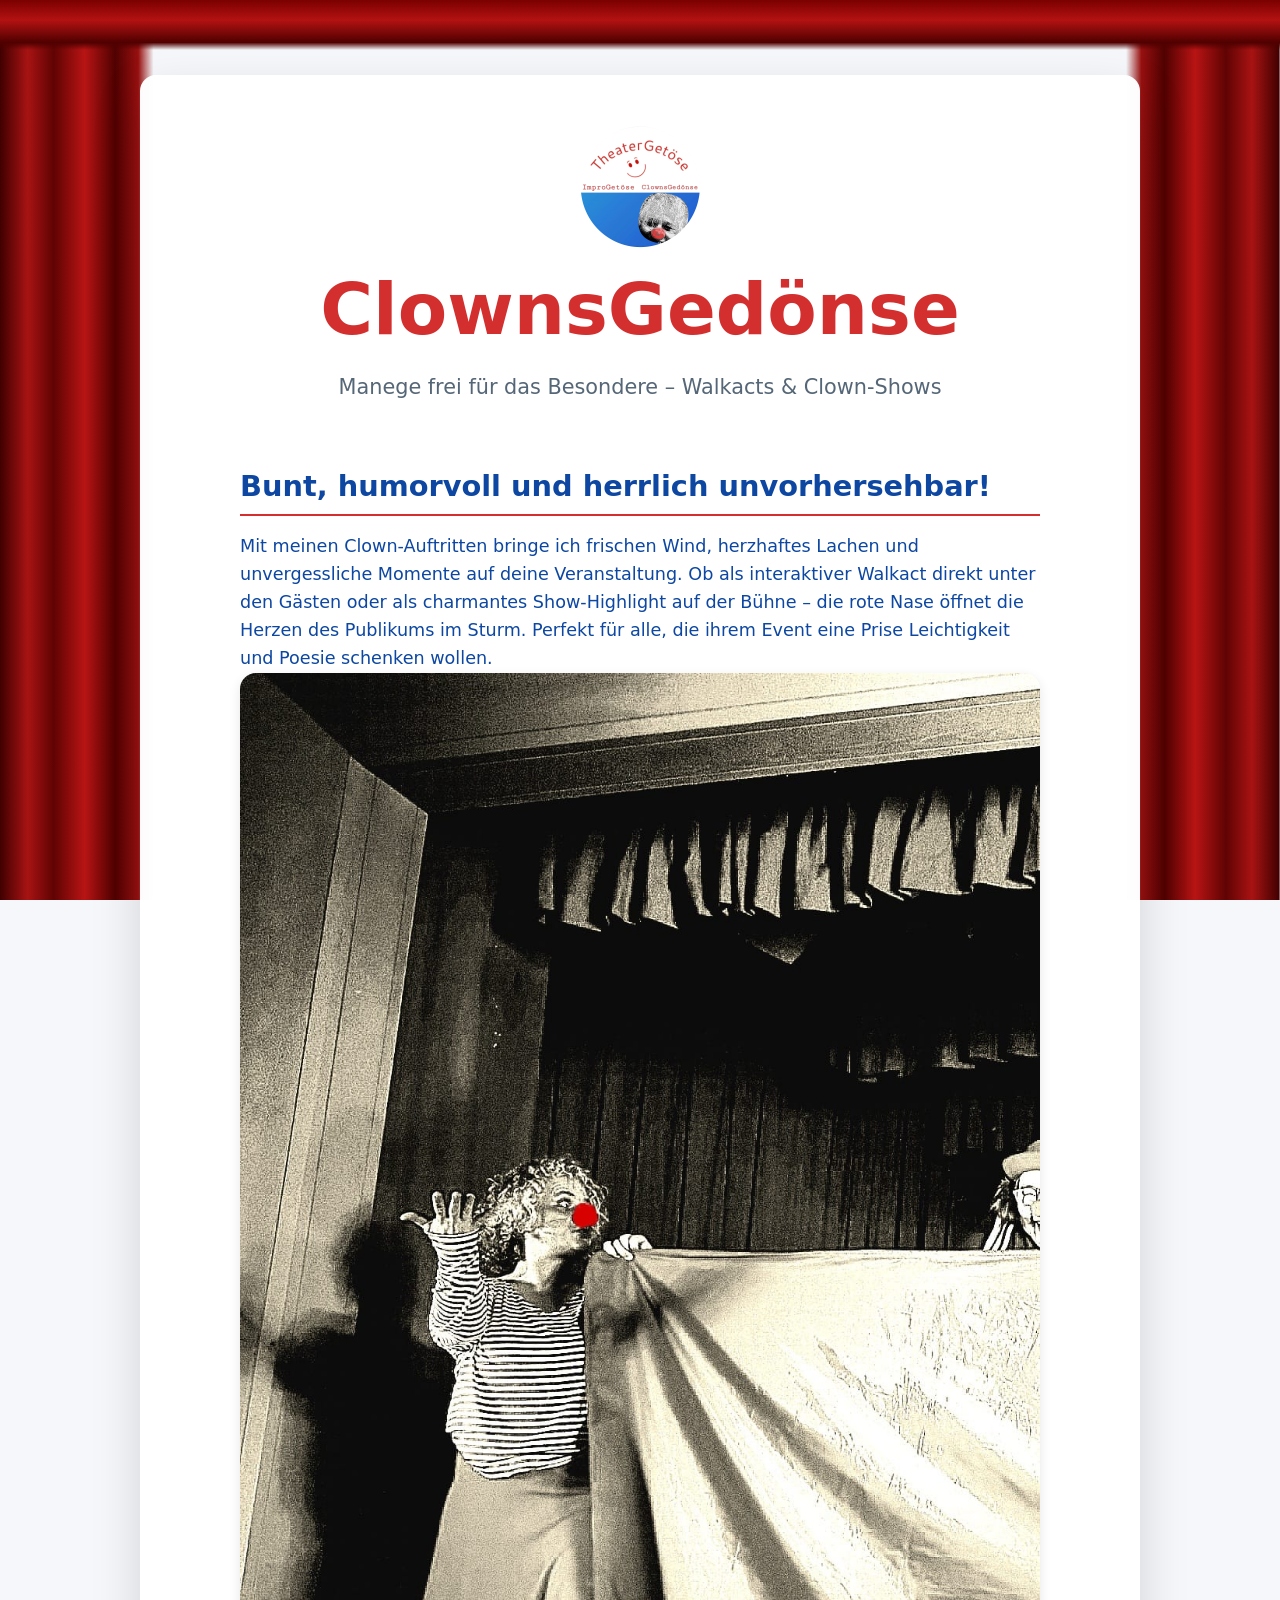
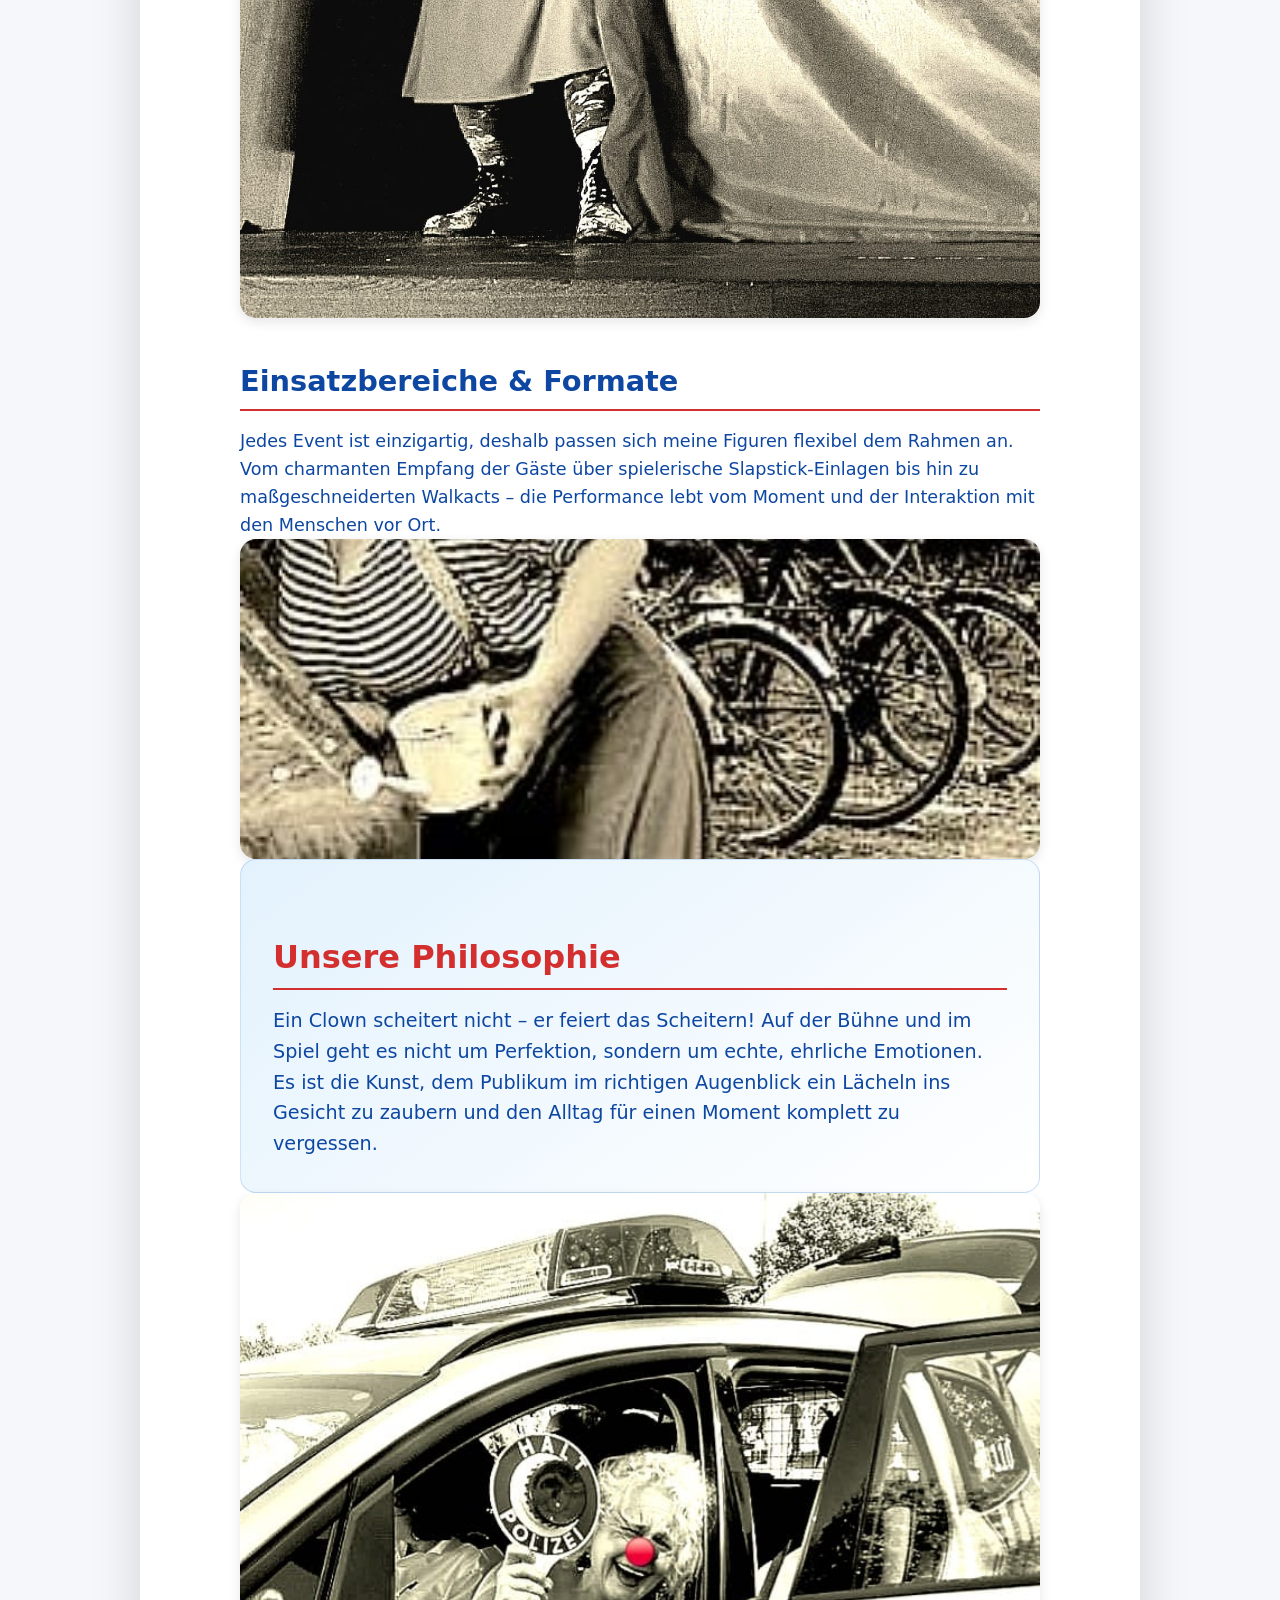
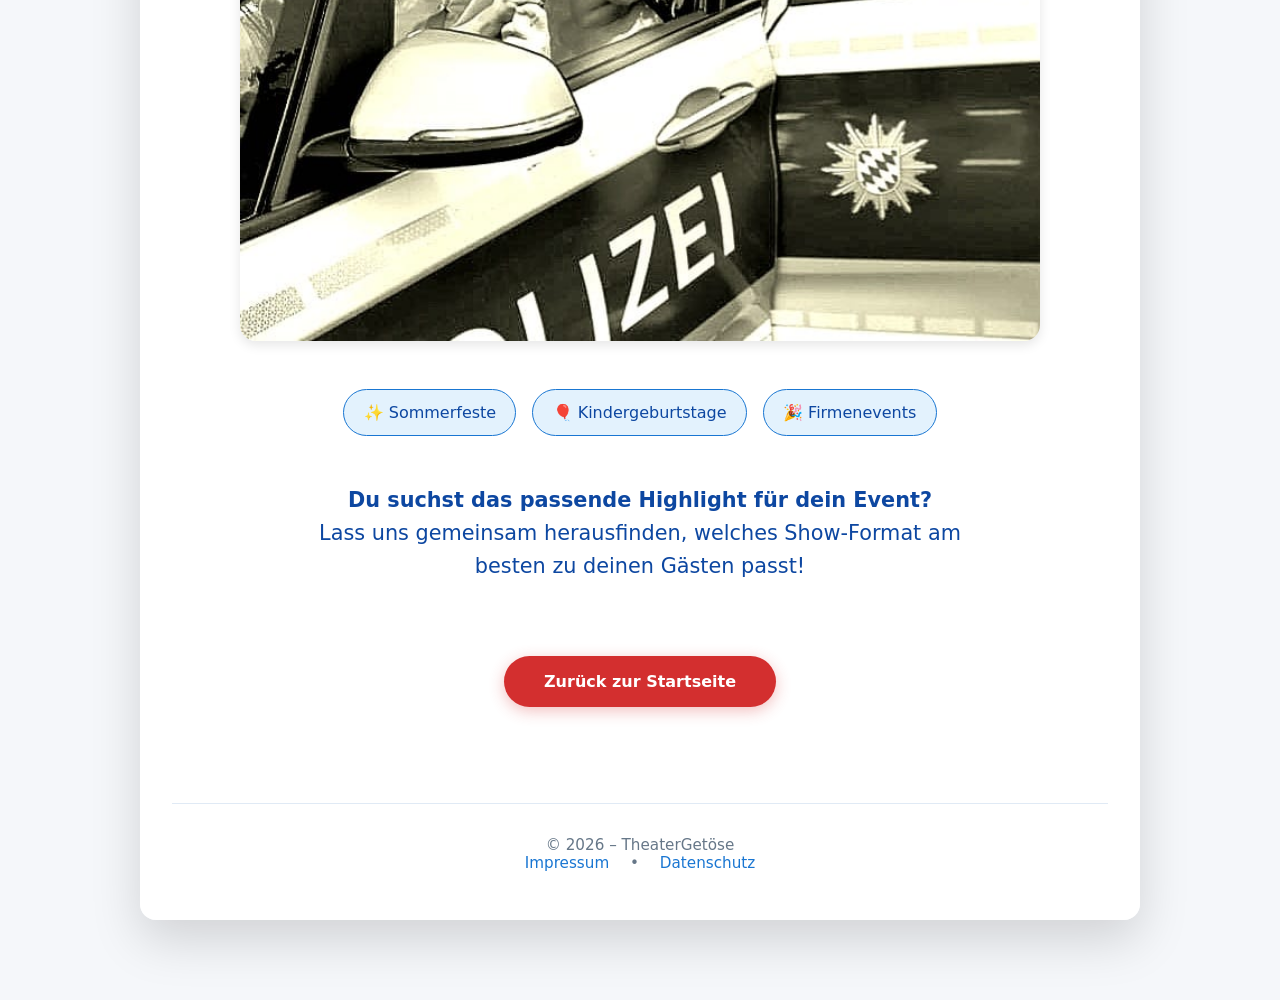
==== clownsgedoense.html @ f7cbd82d "Adjust styles for clown page layout and images Updated CSS styles for alignment and image sizing." ====
<!DOCTYPE html>
<html lang="de">
<head>
  <meta charset="UTF-8" />
  <meta name="viewport" content="width=device-width, initial-scale=1.0"/>
  <title>ClownsGedönse – TheaterGetöse</title>
  
  <link rel="stylesheet" href="style.css">
  
  <style>
      <!-- Diese Anpassungen gelten NUR für die Clowns-Seite -->
  <style>
    /* PC: Setzt die Ausrichtung zurück auf die Mitte (ursprünglicher Zustand) */
    .show-grid {
      align-items: center !important;
    }
    
    /* Schneidet NUR das zweite Bild auf ein sauberes 3:4 Hochformat zu, damit es nicht zu hoch baut */
    .show-grid:nth-of-type(2) .show-img-box img {
      width: 100% !important;
      height: 320px !important; /* Exaktes 3:4 Verhältnis bei 240px Breite */
      object-fit: cover !important; /* Verhindert Verzerrungen beim Zuschneiden */
    }
    
    /* Mobil: Bilder bleiben kompakt bei 240px Breite und rutschen unter den Text */
    @media (max-width: 650px) {
      .show-grid {
        align-items: center !important; 
      }
      .show-img-box {
        width: 240px !important; 
        flex: 0 0 240px !important;
      }
    }
  </style>

  </style>
</head>
<body>

  <div class="page-wrapper">

    <header>
      <div class="logo-container">
        <img src="Logo 20kb.png" alt="TheaterGetöse Logo">
      </div>
      <h1>ClownsGedönse</h1>
      <p class="tagline">Manege frei für das Besondere – Walkacts &amp; Clown-Shows</p>
    </header>

    <main class="main-content-box">
    
      <div class="show-grid">
        <div class="show-text">
          <h2>Bunt, humorvoll und herrlich unvorhersehbar!</h2>
          <p style="margin: 0;">
            Mit meinen Clown-Auftritten bringe ich frischen Wind, herzhaftes Lachen und unvergessliche Momente auf deine Veranstaltung. Ob als interaktiver Walkact direkt unter den Gästen oder als charmantes Show-Highlight auf der Bühne – die rote Nase öffnet die Herzen des Publikums im Sturm. Perfekt für alle, die ihrem Event eine Prise Leichtigkeit und Poesie schenken wollen.</p>
        </div>
        <div class="show-img-box">
          <img src="clown1.jpeg" alt="Clown Show Auftritt" style="width: 100%; height: auto; border-radius: var(--radius); box-shadow: 0 4px 12px rgba(0,0,0,0.1); display: block;">
        </div>
      </div>
      
      <div class="show-grid">
        <div class="show-text">
          <h2>Einsatzbereiche &amp; Formate</h2>
          <p style="margin: 0;">
            Jedes Event ist einzigartig, deshalb passen sich meine Figuren flexibel dem Rahmen an. Vom charmanten Empfang der Gäste über spielerische Slapstick-Einlagen bis hin zu maßgeschneiderten Walkacts – die Performance lebt vom Moment und der Interaktion mit den Menschen vor Ort.
          </p>
        </div>
        <div class="show-img-box" style="order: -1;">
          <img src="clown2.jpeg" alt="Clown Walkact Interaktion" style="width: 100%; height: auto; border-radius: var(--radius); box-shadow: 0 4px 12px rgba(0,0,0,0.1); display: block;">
        </div>
      </div>

      <div class="show-grid">
        <div class="show-text">
          <div class="philosophy-section" style="margin: 0; padding: 2rem;">
            <h2>Unsere Philosophie</h2>
            <p style="margin: 0;">Ein Clown scheitert nicht – er feiert das Scheitern! Auf der Bühne und im Spiel geht es nicht um Perfektion, sondern um echte, ehrliche Emotionen. Es ist die Kunst, dem Publikum im richtigen Augenblick ein Lächeln ins Gesicht zu zaubern und den Alltag für einen Moment komplett zu vergessen.</p>
          </div>
        </div>
        <div class="show-img-box">
          <img src="clown3.jpeg" alt="Clown Emotionen" style="width: 100%; height: auto; border-radius: var(--radius); box-shadow: 0 4px 12px rgba(0,0,0,0.1); display: block;">
        </div>
      </div>

      <div class="formats-list" style="margin-top: 3rem;">
        <span class="format-tag">✨ Sommerfeste</span>
        <span class="format-tag">🎈 Kindergeburtstage</span>
        <span class="format-tag">🎉 Firmenevents</span>
      </div>

      <div class="cta-box" style="margin-top: 3rem;">
        <p><strong>Du suchst das passende Highlight für dein Event?</strong><br>
        Lass uns gemeinsam herausfinden, welches Show-Format am besten zu deinen Gästen passt!</p>
      </div>
    </main>

    <div style="text-align: center; margin: 3rem 0 1rem;">
      <a href="index.html" class="cta-highlight">Zurück zur Startseite</a>
    </div>

    <footer>
      <p>© 2026 – TheaterGetöse<br>
         <a href="impressum.html">Impressum</a>  •   <a href="datenschutz.html">Datenschutz</a></p>
    </footer>

  </div>

</body>
</html>

</html>
---- style.css ----
:root {
  --color-bg:        #ffffff;
  --color-text:      #0d47a1;
  --color-accent:    #d32f2f; 
  --color-card:      #e3f2fd; 
  --color-card-hover: #1976d2; 
  --radius:          16px;
  --spacing-bottom:  15rem; 
}

* {
  margin: 0;
  padding: 0;
  box-sizing: border-box;
}

body {
  font-family: system-ui, -apple-system, sans-serif;
  color: var(--color-text);
  min-height: 100vh;
  padding: 50px 1.5rem 5rem;
  text-align: center;
  background: 
    linear-gradient(to bottom, #7a0000 0%, #b31212 40%, #500000 85%, transparent 100%) top center / 100% 50px no-repeat,
    linear-gradient(to right, #400000 0%, #a81313 18%, #600303 35%, #b81414 55%, #500101 75%, #981010 90%, transparent 100%) top left / 12% 100% no-repeat,
    linear-gradient(to left, #400000 0%, #a81313 18%, #600303 35%, #b81414 55%, #500101 75%, #981010 90%, transparent 100%) top right / 12% 100% no-repeat,
    #f5f7fa;
  background-attachment: fixed;
}

.page-wrapper {
  max-width: 1000px;
  margin: 25px auto 0;
  background: rgba(255, 255, 255, 0.98); 
  padding: 3rem 2rem;
  border-radius: var(--radius);
  box-shadow: 0 20px 50px rgba(0, 0, 0, 0.15);
}

header {
  margin-bottom: 4rem;
  display: flex;
  flex-direction: column;
  align-items: center;
  gap: 1rem;
}

.logo-container img {
  display: block;
  max-width: 140px;
  height: auto;
}

h1 {
  font-size: clamp(2.5rem, 8vw, 4.5rem);
  color: var(--color-accent);
  margin-bottom: 0.5rem;
  font-weight: 800;
}

.tagline {
  font-size: 1.3rem;
  color: #556677;
  max-width: 800px;
  margin: 0 auto;
  font-weight: 500;
}

/* KACHELN STYLING */
.workshops-tiles {
  display: flex;
  flex-wrap: wrap;
  justify-content: center; 
  gap: 2rem;
  max-width: 800px; 
  margin: 0 auto;
}

.workshop-tile {
  background: radial-gradient(circle, #1976d2 0%, #0d47a1 100%);
  border-radius: var(--radius);
  box-shadow: 0 8px 24px rgba(211, 47, 47, 0.25);
  transition: transform 0.3s cubic-bezier(0.25, 1, 0.5, 1), 
              background 0.3s ease, 
              box-shadow 0.3s ease;
  text-decoration: none;
  color: #ffffff !important; 
  min-height: 180px;
  width: calc(50% - 1rem); 
  min-width: 260px; 
  display: flex;
  align-items: center;
  justify-content: center;
}

@media (hover: hover) {
  .workshop-tile:hover {
    transform: translateY(-10px) scale(1.03);
    background: radial-gradient(circle, #2196f3 0%, #0a3578 100%);
    box-shadow: 0 16px 32px rgba(211, 47, 47, 0.45);
    color: #ffffff !important;
  }
}

.workshop-tile:active {
  transform: scale(0.98); 
  box-shadow: 0 4px 12px rgba(211, 47, 47, 0.2);
}

.workshop-title {
  font-size: clamp(1.4rem, 3.5vw, 1.7rem);
  font-weight: 700;
  padding: 2rem 1.5rem;
  line-height: 1.3;
}

/* GEBOOSTETE KACHEL (REISEN) */
.tile-boosted {
  border: 2px solid var(--color-accent) !important;
  position: relative;
  overflow: hidden;
  animation: pulse-border 2s infinite ease-in-out;
}

.tile-badge {
  position: absolute;
  top: 10px;
  right: 12px;
  background: var(--color-accent);
  color: white;
  font-size: 0.8rem;
  font-weight: 800;
  padding: 0.3rem 0.7rem;
  border-radius: 50px;
  text-transform: uppercase;
  letter-spacing: 1px;
  box-shadow: 0 4px 10px rgba(211, 47, 47, 0.4);
}

@keyframes pulse-border {
  0% { box-shadow: 0 8px 24px rgba(211, 47, 47, 0.25); }
  50% { box-shadow: 0 8px 30px rgba(211, 47, 47, 0.6); transform: scale(1.01); }
  100% { box-shadow: 0 8px 24px rgba(211, 47, 47, 0.25); }
}

/* ALLGEMEINE UNTERSEITEN REGELN */
.main-content-box {
  font-size: 1.1rem;
  line-height: 1.6;
  max-width: 800px;
  margin: 0 auto 15px;
  text-align: left;
}

.main-content-box h2 {
  color: #0d47a1; 
  font-size: 1.8rem;
  margin-top: 2.5rem;
  margin-bottom: 1rem;
  border-bottom: 2px solid var(--color-accent);
  padding-bottom: 0.3rem;
}

.intro-text {
  font-size: 1.2rem;
  max-width: 700px;
  margin: 0 auto 4rem;
  line-height: 1.6;
  color: var(--color-text);
  opacity: 0.85;
}

.target-groups {
  display: grid;
  grid-template-columns: repeat(auto-fit, minmax(300px, 1fr));
  gap: 2.2rem;
  max-width: 1400px;
  margin: 0 auto 5rem;
}

.group-tile {
  background: var(--color-card);
  border-radius: var(--radius);
  box-shadow: 0 8px 24px rgba(25, 118, 210, 0.08);
  padding: 3rem 2rem;
  text-align: left;
}

.group-title {
  font-size: 1.8rem;
  font-weight: 700;
  color: #0d47a1; 
  margin-bottom: 1rem;
  border-bottom: 2px solid var(--color-accent);
  padding-bottom: 0.5rem;
}

.group-desc {
  font-size: 1.1rem;
  line-height: 1.5;
  color: var(--color-text);
}

.flexibility-section {
  max-width: 1100px;
  margin: 0 auto 5rem;
}

.flexibility-section h2 {
  font-size: 2.2rem;
  color: #0d47a1;
  margin-bottom: 2.5rem;
}

.flex-grid {
  display: grid;
  grid-template-columns: repeat(auto-fit, minmax(280px, 1fr));
  gap: 2rem;
}

.flex-card {
  background: #f8fbfe; 
  border: 1px solid rgba(25, 118, 210, 0.15);
  border-radius: var(--radius);
  padding: 2.5rem 2rem;
  text-align: left;
}

.flex-card h3 {
  color: var(--color-accent); 
  font-size: 1.4rem;
  margin-bottom: 0.8rem;
}

.philosophy-section {
  max-width: 800px;
  margin: 0 auto 5rem;
  padding: 3rem 2rem;
  background: linear-gradient(145deg, #e3f2fd, #ffffff); 
  border-radius: var(--radius);
  border: 1px solid rgba(25, 118, 210, 0.2);
}

.philosophy-section h2 {
  color: var(--color-accent);
  margin-bottom: 1rem;
  font-size: 2rem;
}

.philosophy-section p {
  font-size: 1.2rem;
  line-height: 1.6;
  color: var(--color-text);
}

.formats-list {
  display: flex;
  flex-wrap: wrap;
  justify-content: center;
  gap: 1rem;
  margin-bottom: 2.5rem;
}

.format-tag {
  background: var(--color-card);
  border: 1px solid var(--color-card-hover);
  color: #0d47a1;
  padding: 0.6rem 1.2rem;
  border-radius: 50px;
  font-size: 1rem;
  font-weight: 500;
}

.cta-box {
  font-size: 1.3rem;
  line-height: 1.6;
  color: var(--color-text);
  max-width: 650px;
  margin: 0 auto;
  text-align: center;
}

/* ZURÜCK BUTTONS */
.cta-highlight {
  display: inline-block;
  margin-top: 1.5rem;
  color: #ffffff !important;
  background: var(--color-accent);
  padding: 1rem 2.5rem;
  border-radius: 50px;
  text-decoration: none;
  font-weight: bold;
  box-shadow: 0 4px 15px rgba(211, 47, 47, 0.3);
  transition: transform 0.2s ease, background-color 0.2s ease;
}

.cta-highlight:hover {
  transform: scale(1.05);
  background-color: #b71c1c;
}

/* ÜBER MICH DETAILS */
.timeline {
  position: relative;
  max-width: 700px;
  margin: 2rem auto 4rem;
  padding-left: 2rem;
  border-left: 3px solid var(--color-card-hover);
  text-align: left;
}

.timeline-item {
  position: relative;
  margin-bottom: 2.5rem;
}

.timeline-item::before {
  content: '';
  position: absolute;
  left: -2.4rem;
  top: 0.2rem;
  width: 12px;
  height: 12px;
  border-radius: 50%;
  background: var(--color-accent);
  border: 3px solid #ffffff;
  box-shadow: 0 0 0 3px var(--color-card-hover);
}

.timeline-date {
  font-weight: 800;
  color: var(--color-accent);
  font-size: 1.1rem;
  margin-bottom: 0.3rem;
}

.timeline-content h3 {
  font-size: 1.3rem;
  color: #0d47a1;
  margin-bottom: 0.5rem;
}

.check-list {
  list-style: none !important;
  padding-left: 0 !important;
}

.check-list li {
  position: relative;
  padding-left: 1.8rem;
  margin-bottom: 0.8rem !important;
}

.check-list li::before {
  content: "✓";
  position: absolute;
  left: 0;
  color: var(--color-accent);
  font-weight: 900;
  font-size: 1.2rem;
}

.quote-box {
  background: #f0f7ff;
  border-left: 5px solid #1976d2;
  padding: 1.5rem 2rem;
  margin: 3rem auto;
  border-radius: 0 var(--radius) var(--radius) 0;
  font-style: italic;
  font-size: 1.2rem;
  max-width: 700px;
  text-align: center;
  box-shadow: 0 4px 15px rgba(25, 118, 210, 0.05);
}

/* KONTAKT BEREICH STARTSEITE */
.contact-section {
  margin: 5rem auto 2rem;
  padding: 2.5rem 2rem;
  background: #f4f9ff; 
  border-radius: var(--radius);
  border: 1px solid rgba(25, 118, 210, 0.15);
  max-width: 800px;
}

.contact-section h2 {
  color: #0d47a1; 
  font-size: 1.8rem;
  margin-bottom: 1.5rem;
}

.contact-grid {
  display: flex;
  flex-wrap: wrap;
  justify-content: center;
  gap: 2rem;
}

.contact-item {
  display: flex;
  align-items: center;
  gap: 0.8rem;
  font-size: 1.1rem;
  color: var(--color-text);
  text-decoration: none;
  font-weight: 500;
  transition: color 0.2s ease, transform 0.2s ease;
}

.contact-item:hover {
  color: var(--color-accent) !important; 
  transform: translateY(-2px);
}

.contact-icon {
  font-size: 1.4rem;
}

/* FOOTER STYLING */
footer {
  margin-top: 6rem;
  padding-top: 2rem;
  color: #667788;
  font-size: 0.95rem;
  border-top: 1px solid #e0eaf5;
}

footer a {
  color: #1976d2;
  text-decoration: none;
  margin: 0 1rem;
}

footer a:hover {
  text-decoration: underline;
}

/* RESPONSIVE DESIGN FOR SMARTPHONES */
@media (max-width: 768px) {
  body {
    padding: 40px 0.5rem 3rem; 
    background-size: 100% 40px, 8% 100%, 8% 100%;
  }
  .page-wrapper {
    padding: 2rem 1rem;
    margin-top: 10px;
  }
  .workshop-tile {
    width: 100%; 
  }
  h1 { font-size: 2.2rem; }
  .tagline { font-size: 1.1rem; }
}
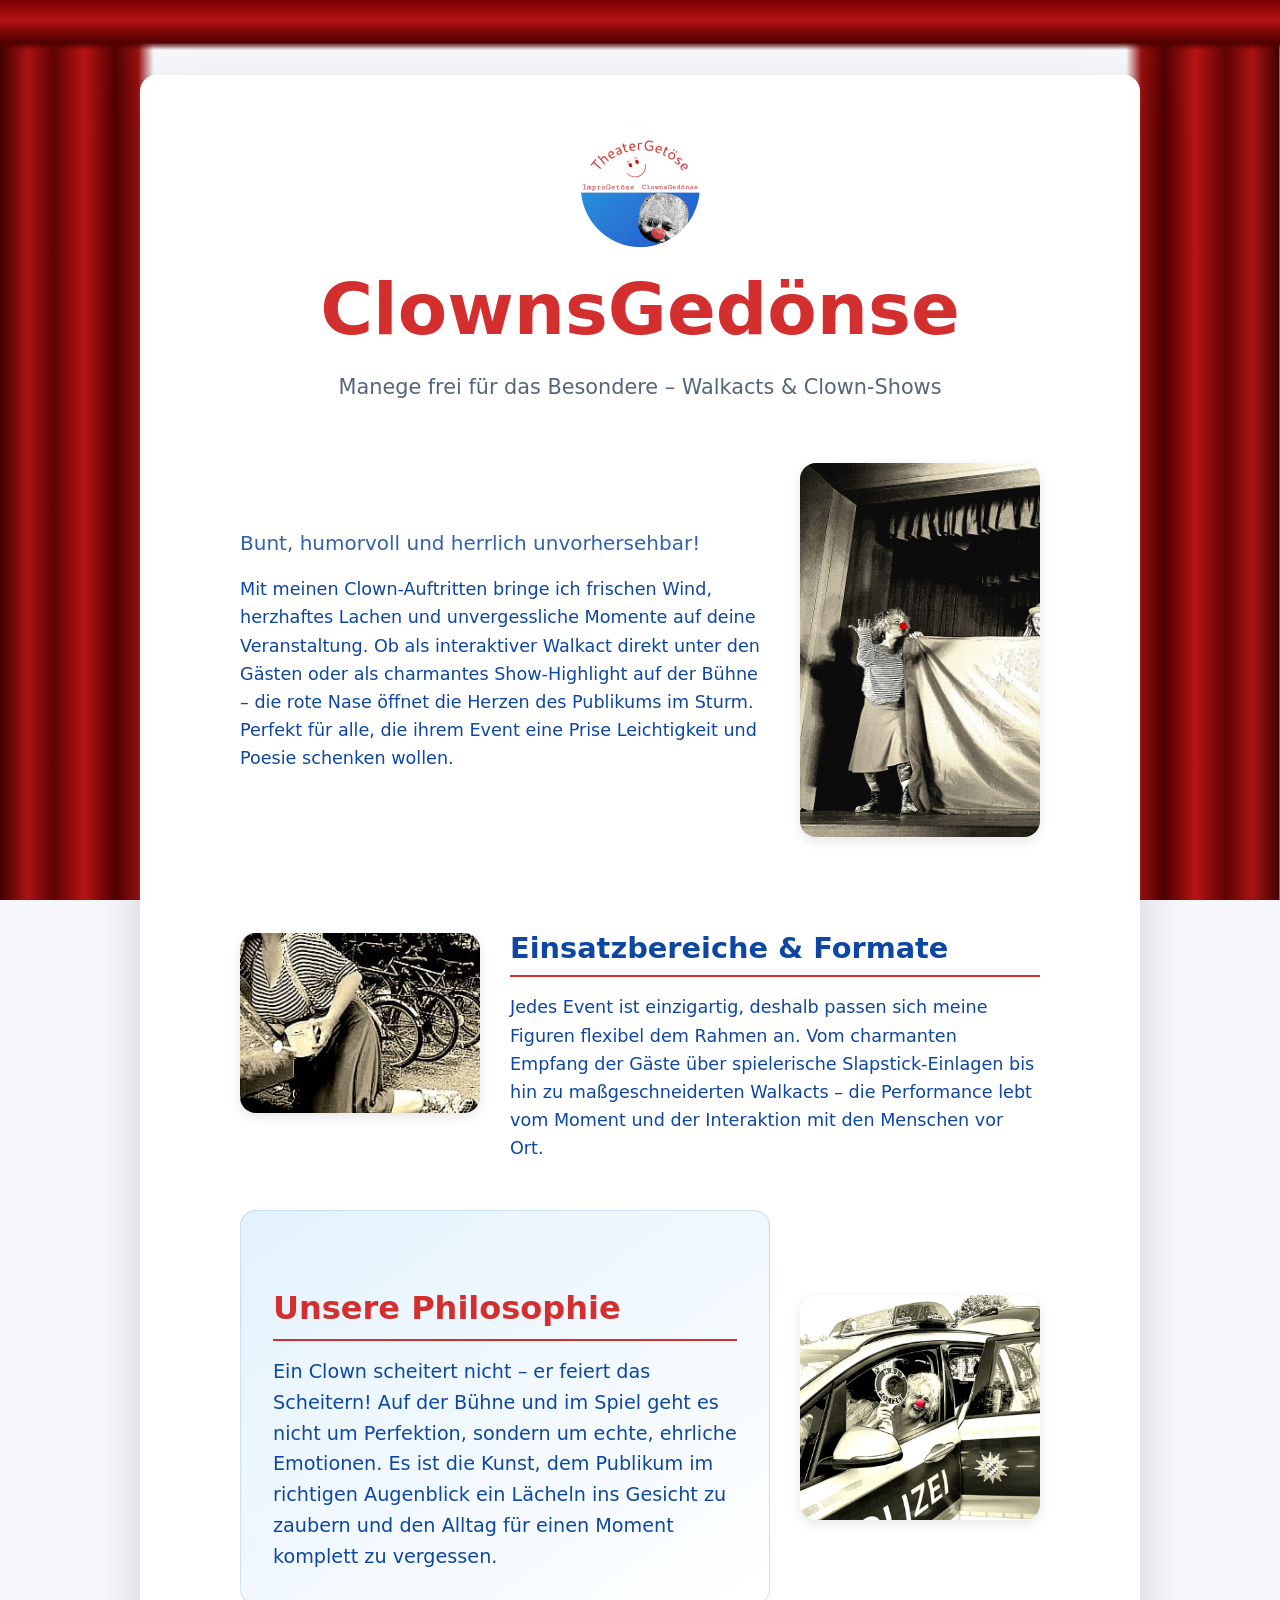
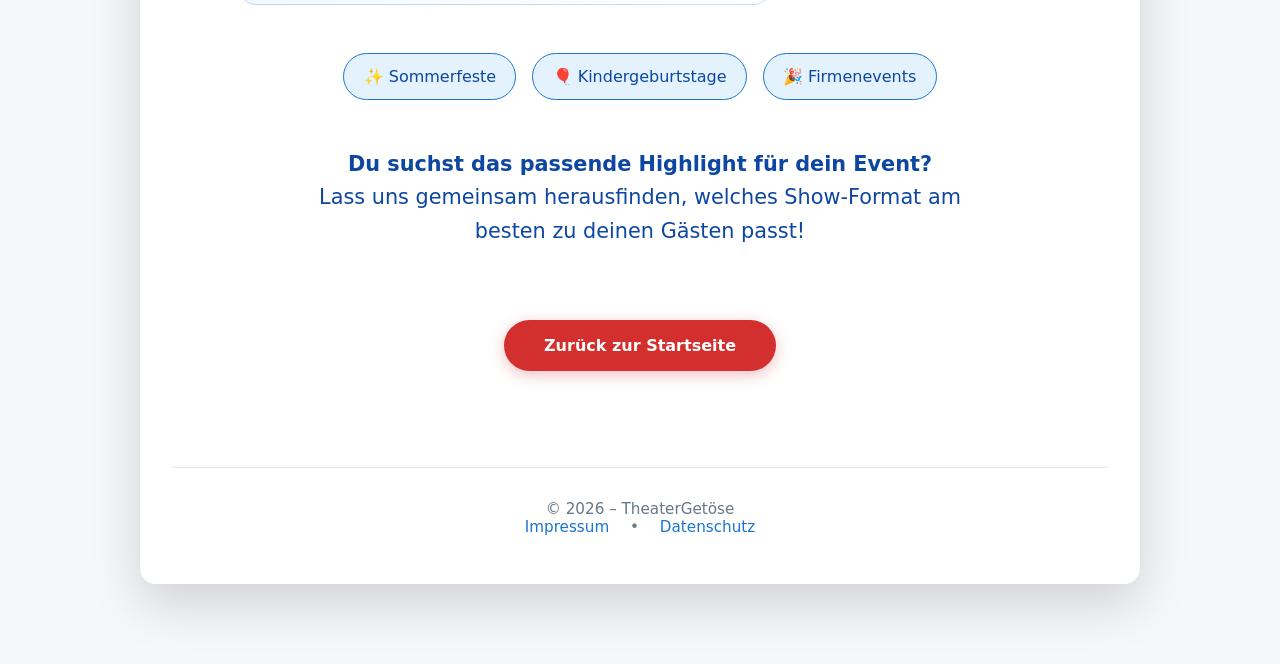
==== commit 213f79de: "Refactor HTML and CSS for ClownsGedönse page Updated layout and styles for better responsiveness and" ====
--- a/clownsgedoense.html
+++ b/clownsgedoense.html
@@ -4,36 +4,47 @@
   <meta charset="UTF-8" />
   <meta name="viewport" content="width=device-width, initial-scale=1.0"/>
   <title>ClownsGedönse – TheaterGetöse</title>
-  
   <link rel="stylesheet" href="style.css">
-  
   <style>
-      <!-- Diese Anpassungen gelten NUR für die Clowns-Seite -->
-  <style>
-    /* PC: Setzt die Ausrichtung zurück auf die Mitte (ursprünglicher Zustand) */
+    /* Sorgt für das Spalten-Layout */
     .show-grid {
-      align-items: center !important;
+      display: flex;
+      flex-wrap: wrap;
+      gap: 30px;
+      align-items: center; /* Ursprüngliche vertikale Zentrierung */
+      margin-bottom: 3rem;
+      text-align: left;
     }
-    
-    /* Schneidet NUR das zweite Bild auf ein sauberes 3:4 Hochformat zu, damit es nicht zu hoch baut */
+    .show-text {
+      flex: 1;
+      min-width: 280px;
+    }
+    .show-img-box {
+      flex: 0 0 240px;
+      width: 100%;
+      max-width: 240px;
+      margin: 0 auto;
+    }
+
     .show-grid:nth-of-type(2) .show-img-box img {
-      width: 100% !important;
-      height: 320px !important; /* Exaktes 3:4 Verhältnis bei 240px Breite */
-      object-fit: cover !important; /* Verhindert Verzerrungen beim Zuschneiden */
+      height: 180px !important;
+      object-fit: cover !important; /* Bild wird zentriert beschnitten, nicht verzerrt */
     }
-    
-    /* Mobil: Bilder bleiben kompakt bei 240px Breite und rutschen unter den Text */
+
+    /* Mobil-Regel: Bilder rutschen sauber nach unten und bleiben kompakt */
     @media (max-width: 650px) {
       .show-grid {
-        align-items: center !important; 
+        flex-direction: column;
       }
       .show-img-box {
-        width: 240px !important; 
-        flex: 0 0 240px !important;
+        order: 2 !important;
+        width: 240px !important; /* Verhindert das riesige Strecken auf Handys */
+        max-width: 100%;
+      }
+      .show-text {
+        order: 1 !important;
       }
     }
-  </style>
-
   </style>
 </head>
 <body>
@@ -49,18 +60,23 @@
     </header>
 
     <main class="main-content-box">
-    
+      
+      <!-- BLOCK 1: Text links, Bild rechts -->
       <div class="show-grid">
         <div class="show-text">
-          <h2>Bunt, humorvoll und herrlich unvorhersehbar!</h2>
+          <p class="intro-text" style="font-size: 1.25rem; color: #0d47a1; margin-bottom: 1rem; text-align: left;">
+            Bunt, humorvoll und herrlich unvorhersehbar!
+          </p>
           <p style="margin: 0;">
-            Mit meinen Clown-Auftritten bringe ich frischen Wind, herzhaftes Lachen und unvergessliche Momente auf deine Veranstaltung. Ob als interaktiver Walkact direkt unter den Gästen oder als charmantes Show-Highlight auf der Bühne – die rote Nase öffnet die Herzen des Publikums im Sturm. Perfekt für alle, die ihrem Event eine Prise Leichtigkeit und Poesie schenken wollen.</p>
+            Mit meinen Clown-Auftritten bringe ich frischen Wind, herzhaftes Lachen und unvergessliche Momente auf deine Veranstaltung. Ob als interaktiver Walkact direkt unter den Gästen oder als charmantes Show-Highlight auf der Bühne – die rote Nase öffnet die Herzen des Publikums im Sturm. Perfekt für alle, die ihrem Event eine Prise Leichtigkeit und Poesie schenken wollen.
+          </p>
         </div>
         <div class="show-img-box">
           <img src="clown1.jpeg" alt="Clown Show Auftritt" style="width: 100%; height: auto; border-radius: var(--radius); box-shadow: 0 4px 12px rgba(0,0,0,0.1); display: block;">
         </div>
       </div>
-      
+
+      <!-- BLOCK 2: Text rechts, Bild links (Zuschnitt greift hier) -->
       <div class="show-grid">
         <div class="show-text">
           <h2>Einsatzbereiche &amp; Formate</h2>
@@ -73,6 +89,7 @@
         </div>
       </div>
 
+      <!-- BLOCK 3: Text links, Bild rechts -->
       <div class="show-grid">
         <div class="show-text">
           <div class="philosophy-section" style="margin: 0; padding: 2rem;">
@@ -110,5 +127,3 @@
 
 </body>
 </html>
-
-</html>
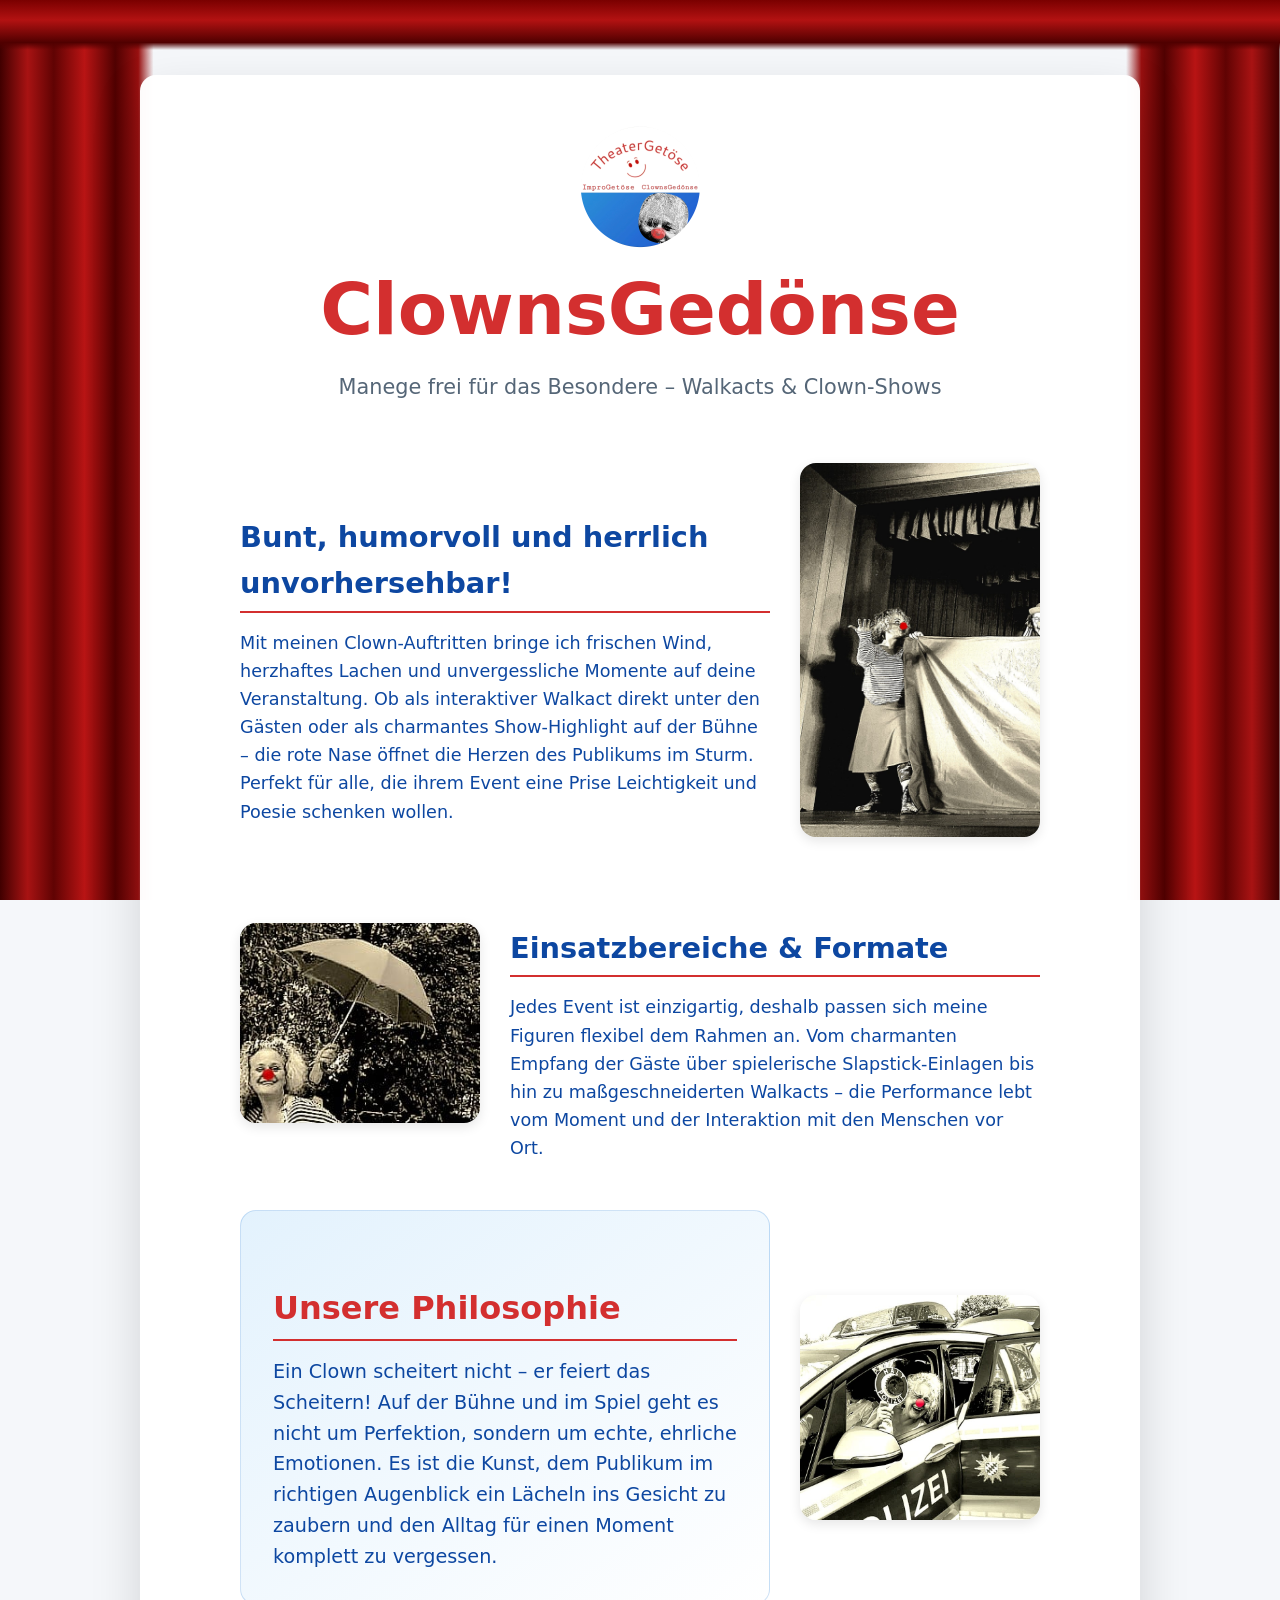
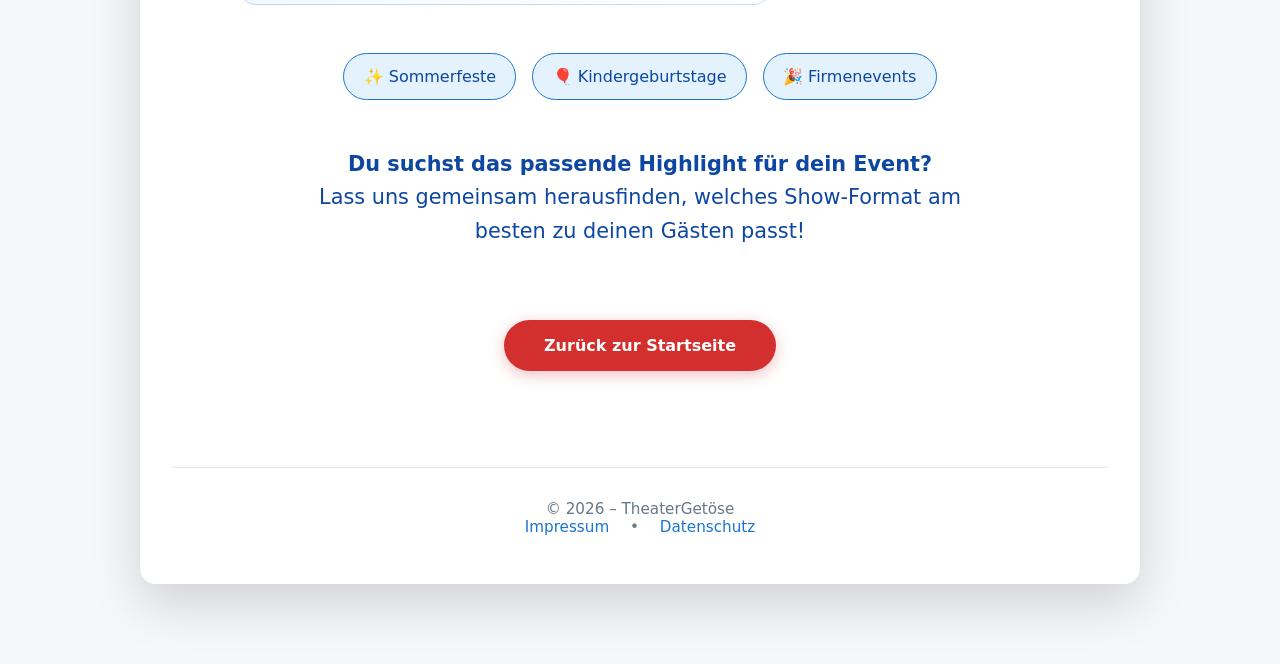
==== commit e35495f9: "Adjust image dimensions and change intro text to header Updated image styling and modified text stru" ====
--- a/clownsgedoense.html
+++ b/clownsgedoense.html
@@ -26,9 +26,11 @@
       margin: 0 auto;
     }
 
+    /* NEU: Schneidet das 2. Bild perfekt mit Fokus auf das Gesicht zu */
     .show-grid:nth-of-type(2) .show-img-box img {
-      height: 180px !important;
-      object-fit: cover !important; /* Bild wird zentriert beschnitten, nicht verzerrt */
+      height: 200px !important; /* Etwas mehr Höhe für dieses Hochkant-Motiv */
+      object-fit: cover !important; /* Aktiviert den Bild-Zuschnitt */
+      object-position: center 10% !important; /* ÄNDERUNG: Schiebt den Fokus nach oben direkt aufs Gesicht! */
     }
 
     /* Mobil-Regel: Bilder rutschen sauber nach unten und bleiben kompakt */
@@ -64,8 +66,7 @@
       <!-- BLOCK 1: Text links, Bild rechts -->
       <div class="show-grid">
         <div class="show-text">
-          <p class="intro-text" style="font-size: 1.25rem; color: #0d47a1; margin-bottom: 1rem; text-align: left;">
-            Bunt, humorvoll und herrlich unvorhersehbar!
+            <h2>Bunt, humorvoll und herrlich unvorhersehbar!</h2>
           </p>
           <p style="margin: 0;">
             Mit meinen Clown-Auftritten bringe ich frischen Wind, herzhaftes Lachen und unvergessliche Momente auf deine Veranstaltung. Ob als interaktiver Walkact direkt unter den Gästen oder als charmantes Show-Highlight auf der Bühne – die rote Nase öffnet die Herzen des Publikums im Sturm. Perfekt für alle, die ihrem Event eine Prise Leichtigkeit und Poesie schenken wollen.
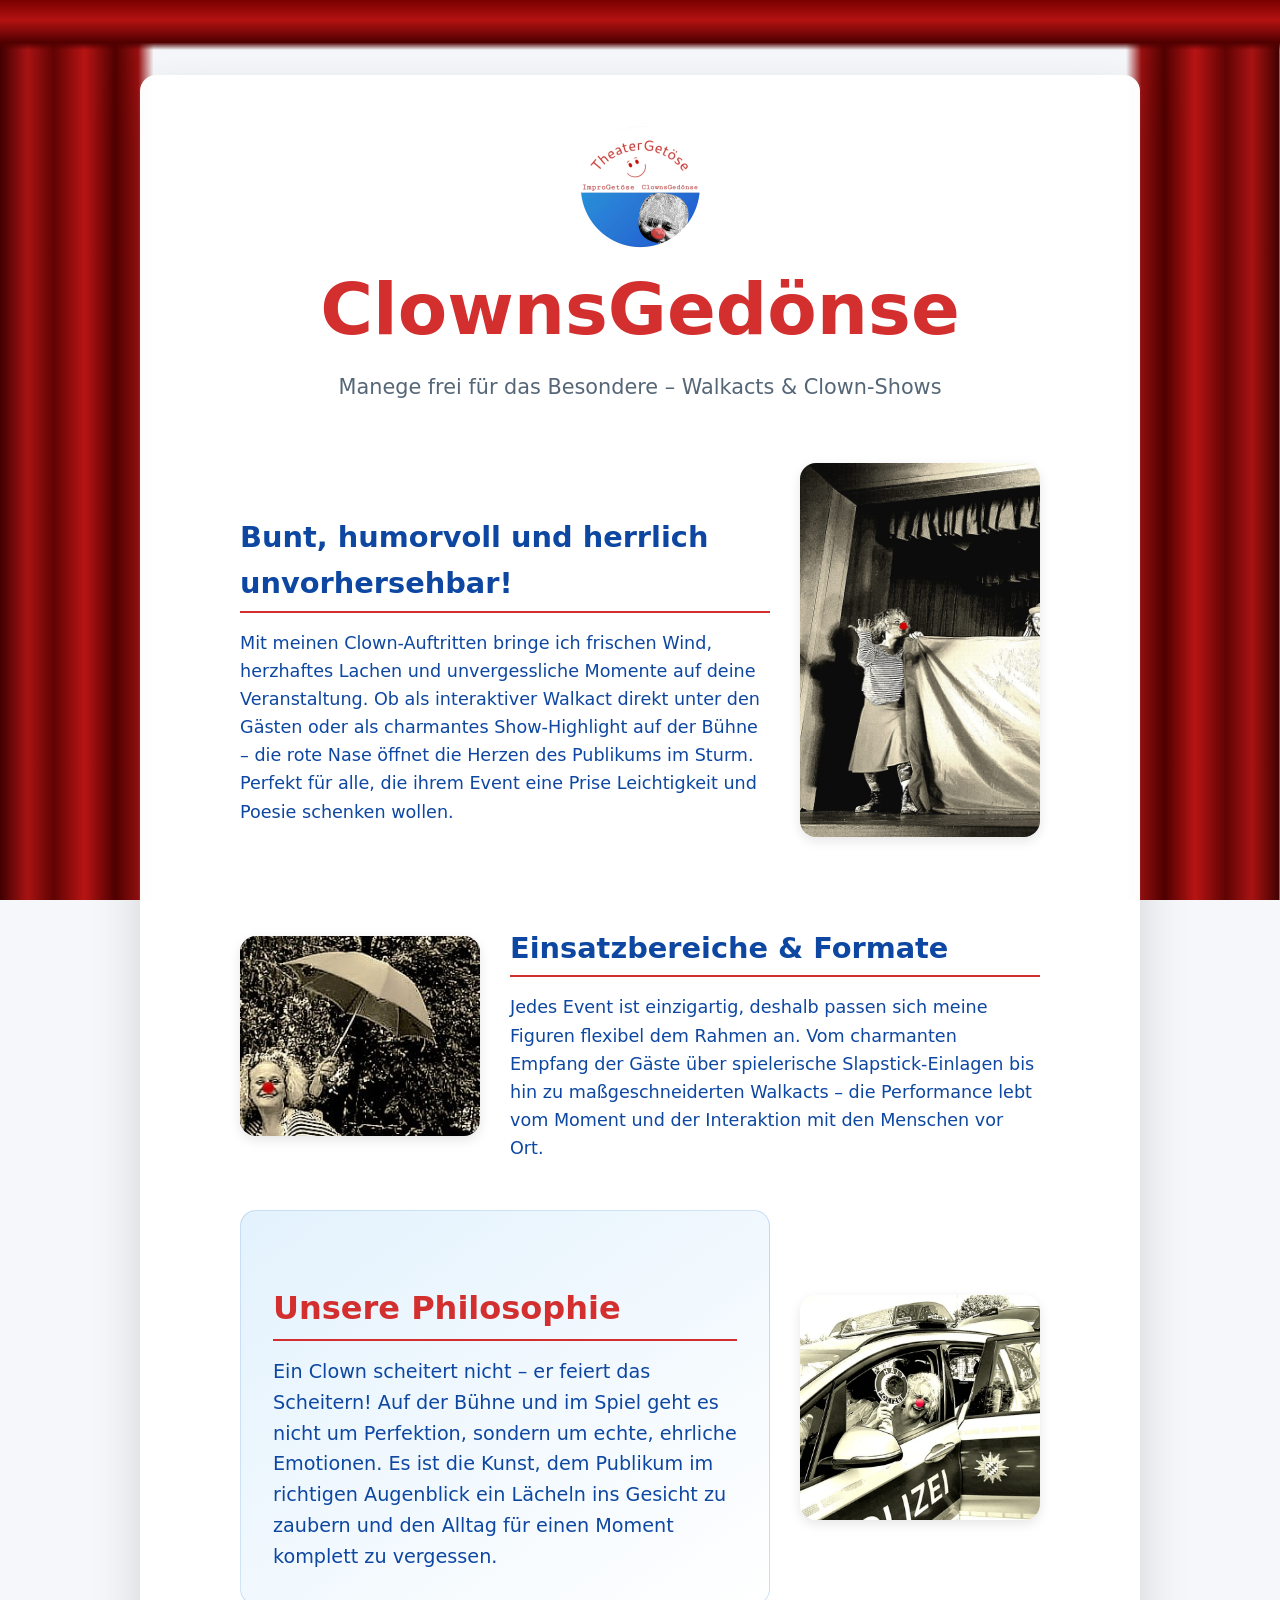
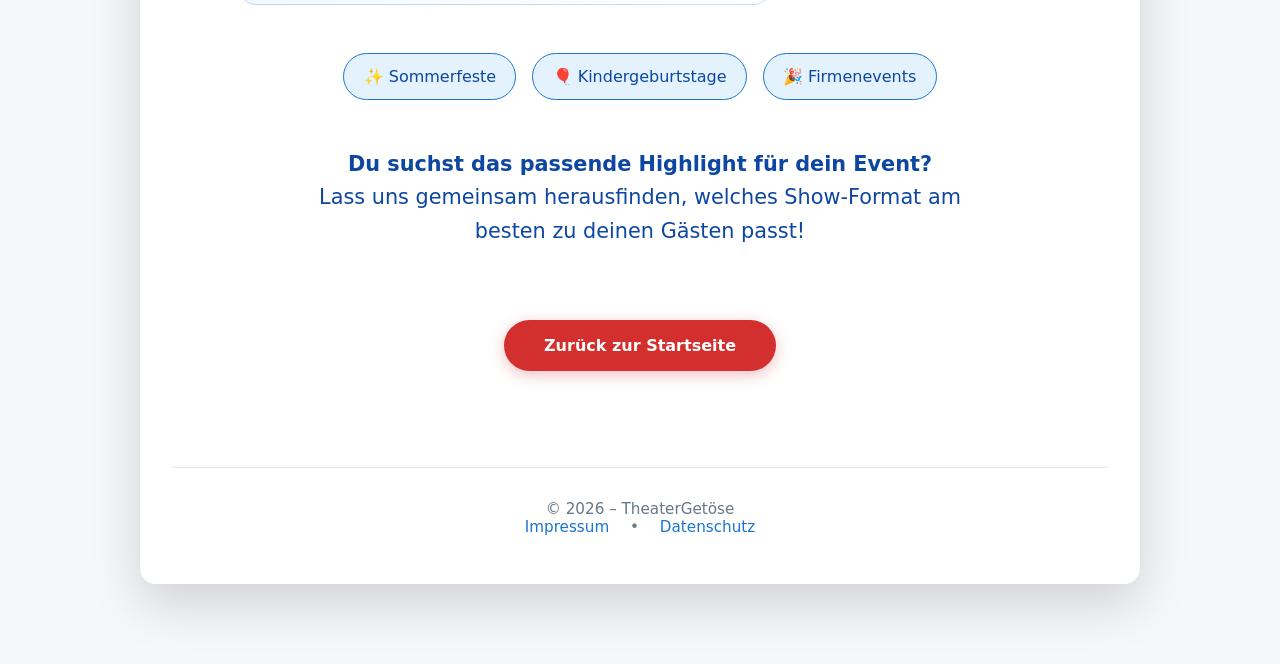
==== commit 1628c66e: "Add media query for larger screens to adjust image margin" ====
--- a/clownsgedoense.html
+++ b/clownsgedoense.html
@@ -32,7 +32,11 @@
       object-fit: cover !important; /* Aktiviert den Bild-Zuschnitt */
       object-position: center 10% !important; /* ÄNDERUNG: Schiebt den Fokus nach oben direkt aufs Gesicht! */
     }
-
+     @media (min-width: 651px) {
+        .show-grid:nth-of-type(2) .show-img-box {
+          margin-top: 25px; /* Schiebt das Bild ein Stück tiefer */
+        }
+     }
     /* Mobil-Regel: Bilder rutschen sauber nach unten und bleiben kompakt */
     @media (max-width: 650px) {
       .show-grid {
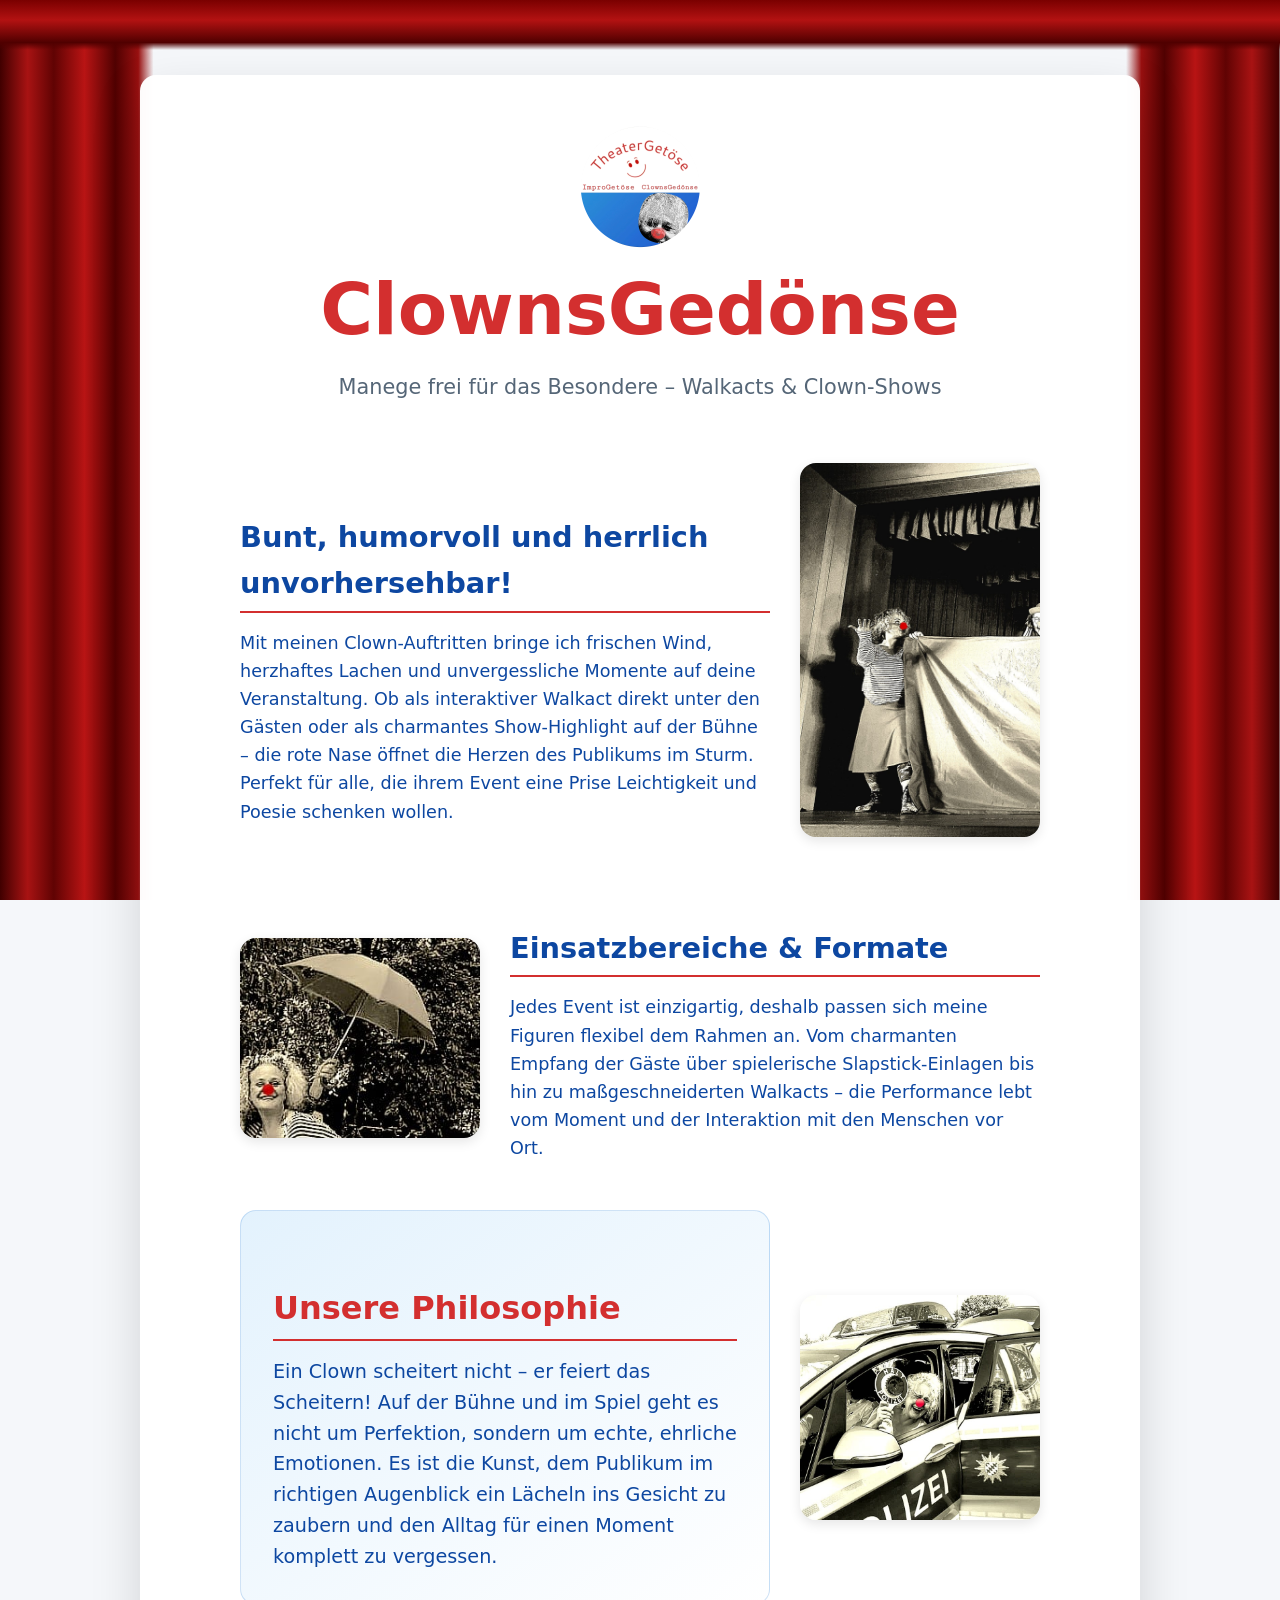
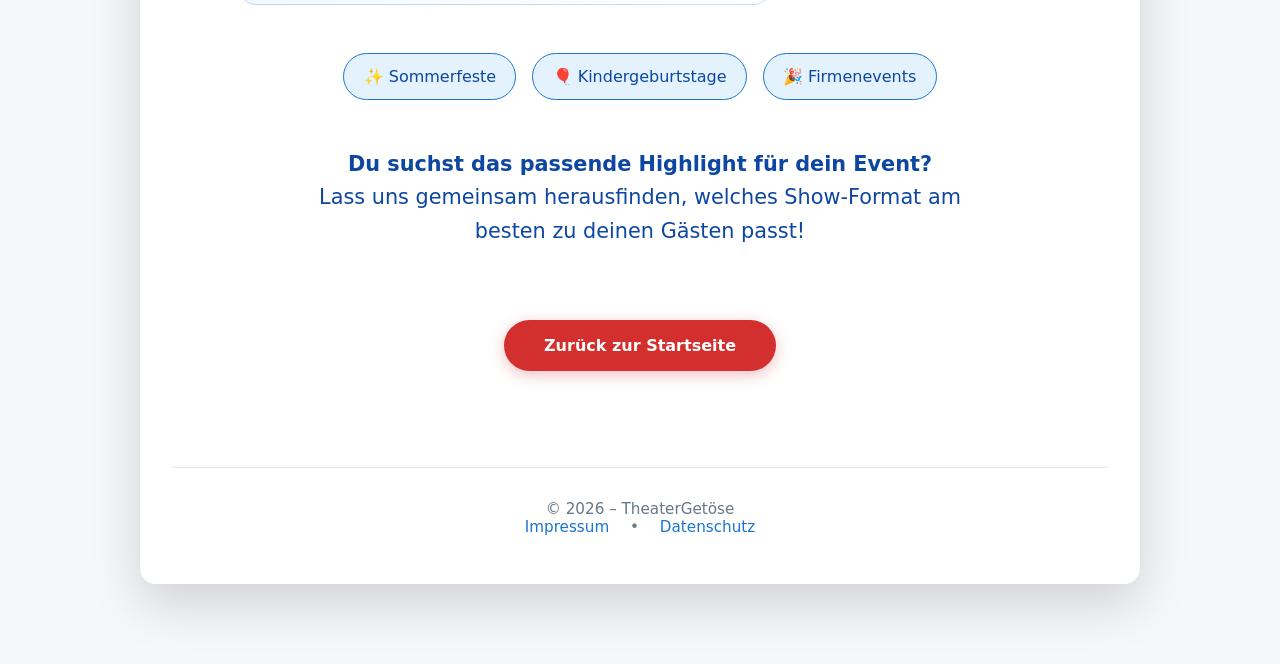
==== commit 5fb94b7a: "Adjust margin-top for image in show-grid Increase margin-top for image positioning on larger screens" ====
--- a/clownsgedoense.html
+++ b/clownsgedoense.html
@@ -34,7 +34,7 @@
     }
      @media (min-width: 651px) {
         .show-grid:nth-of-type(2) .show-img-box {
-          margin-top: 25px; /* Schiebt das Bild ein Stück tiefer */
+          margin-top: 30px; /* Schiebt das Bild ein Stück tiefer */
         }
      }
     /* Mobil-Regel: Bilder rutschen sauber nach unten und bleiben kompakt */
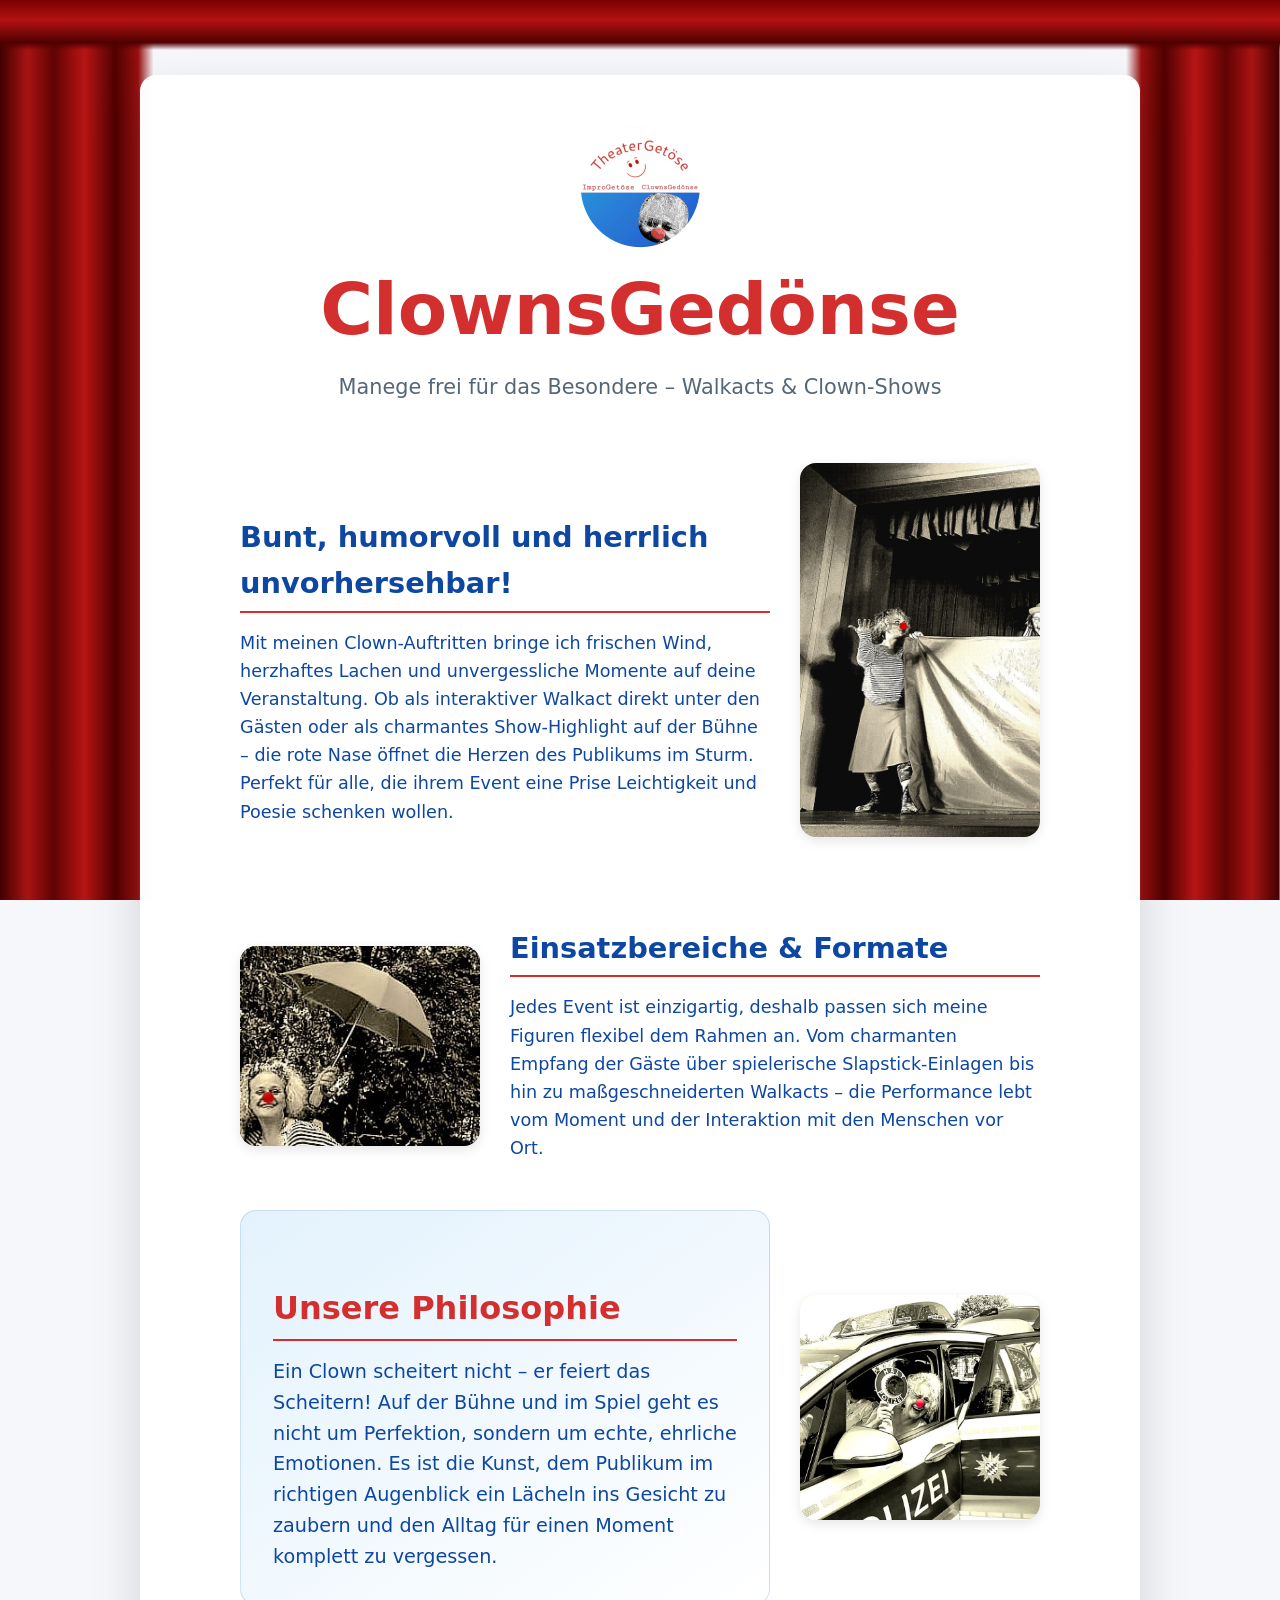
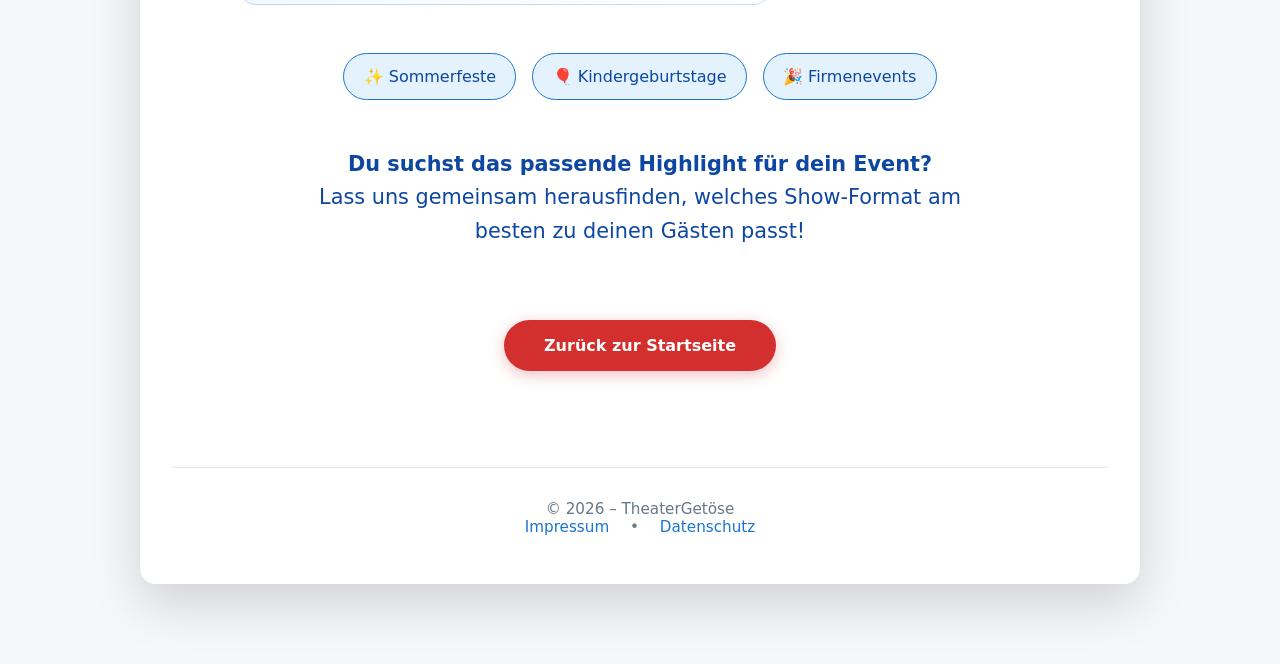
==== commit f1800e50: "Adjust margin-top for image positioning on larger screens" ====
--- a/clownsgedoense.html
+++ b/clownsgedoense.html
@@ -34,7 +34,7 @@
     }
      @media (min-width: 651px) {
         .show-grid:nth-of-type(2) .show-img-box {
-          margin-top: 30px; /* Schiebt das Bild ein Stück tiefer */
+          margin-top: 45px; /* Schiebt das Bild ein Stück tiefer */
         }
      }
     /* Mobil-Regel: Bilder rutschen sauber nach unten und bleiben kompakt */
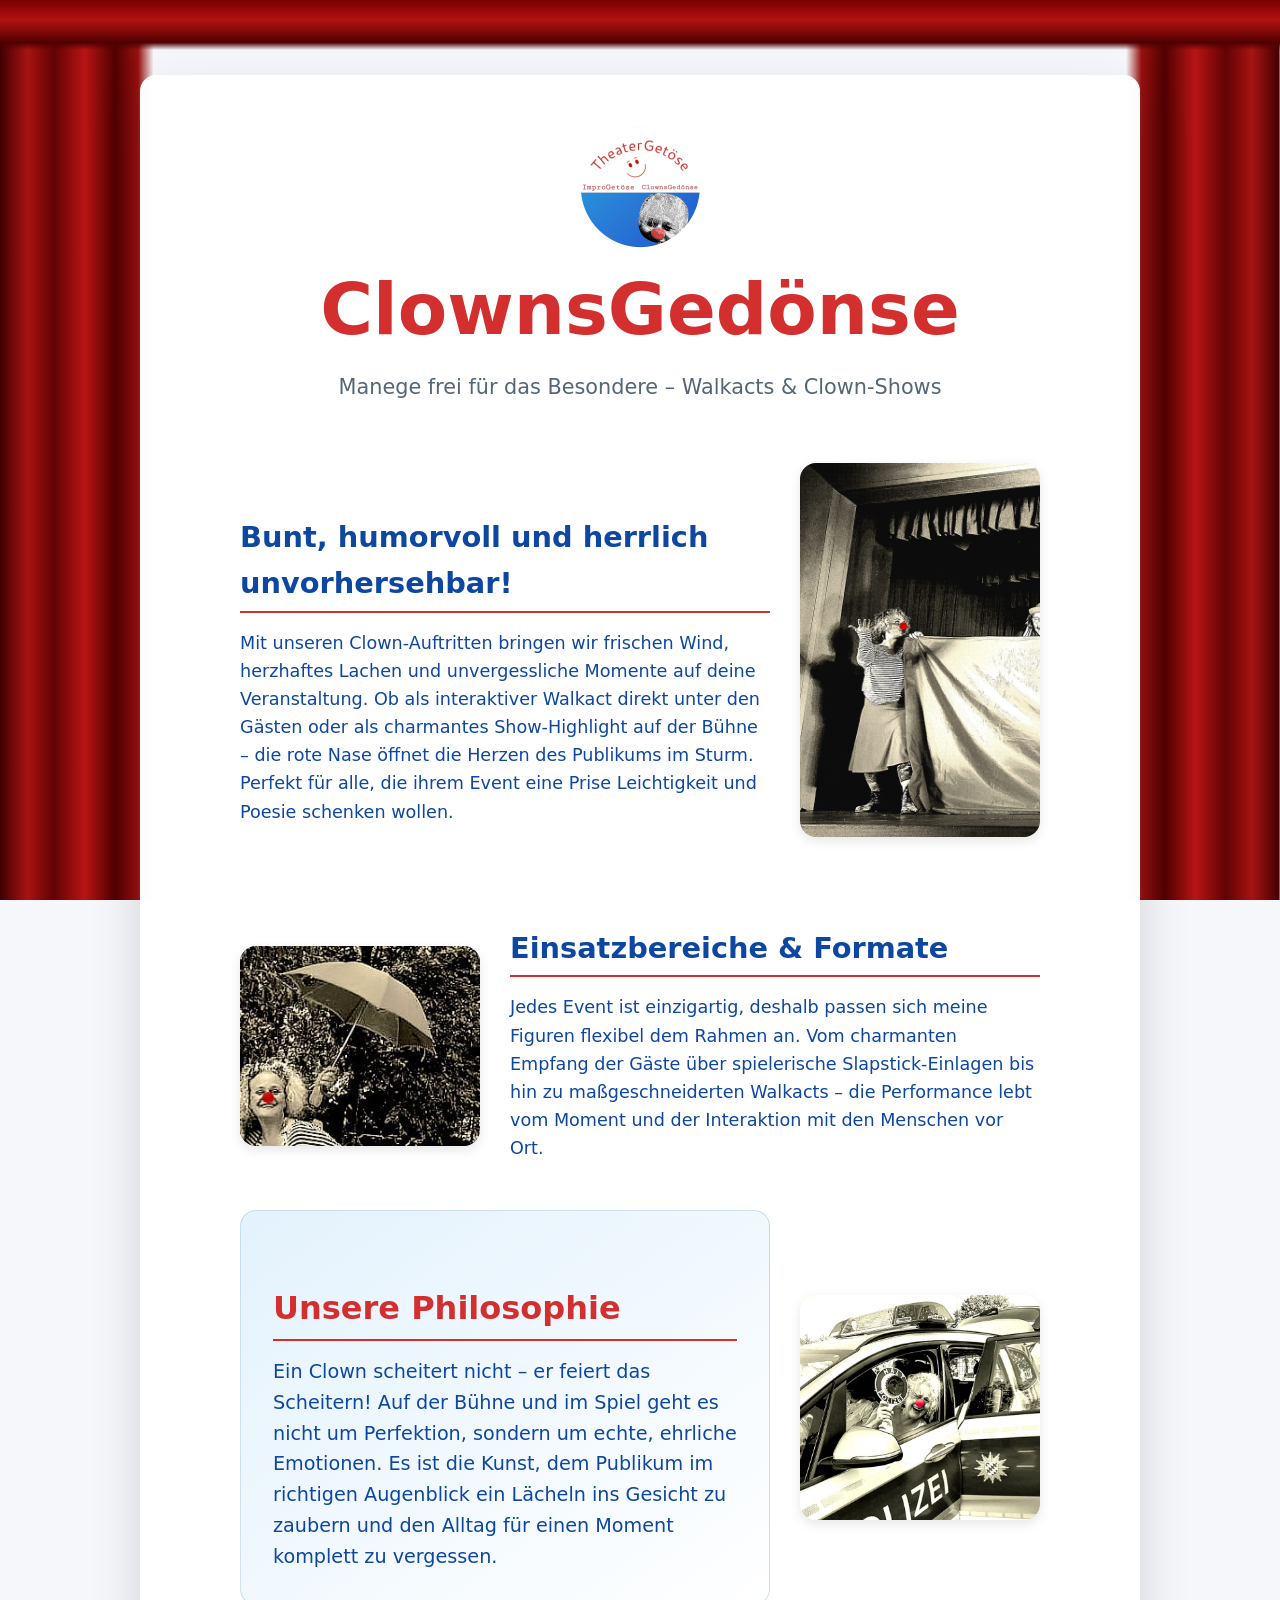
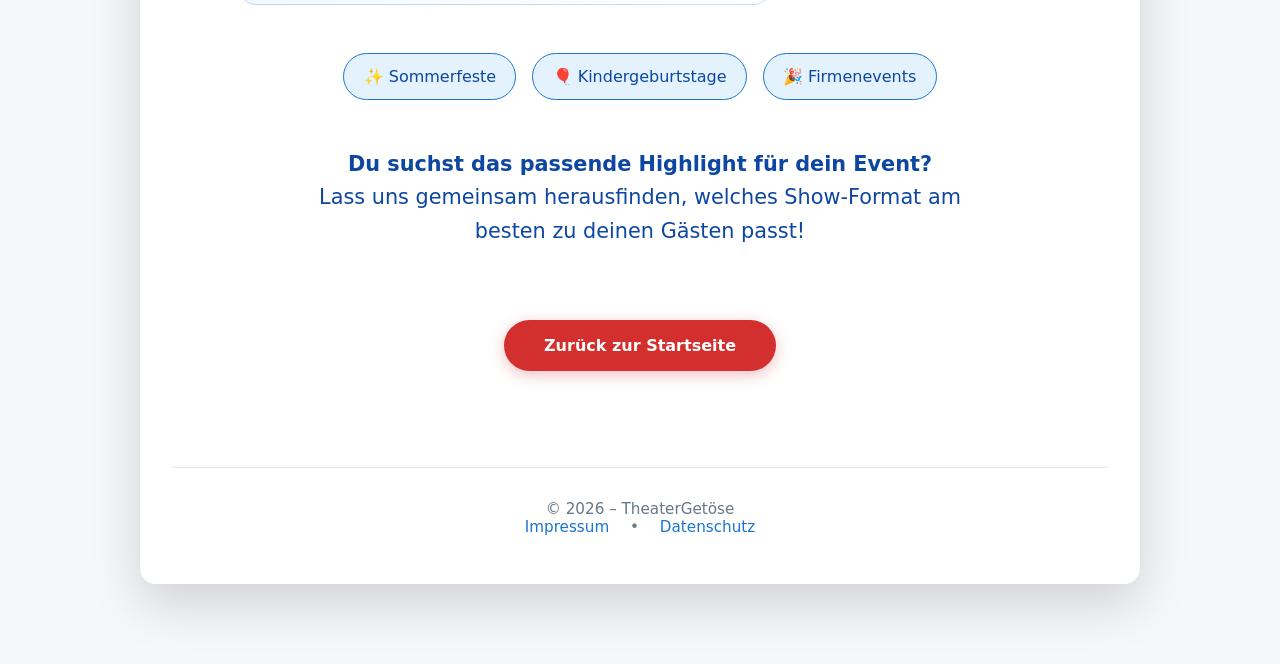
==== commit 4fd2fbb1: "Change pronoun from 'ich' to 'wir' in text" ====
--- a/clownsgedoense.html
+++ b/clownsgedoense.html
@@ -73,7 +73,7 @@
             <h2>Bunt, humorvoll und herrlich unvorhersehbar!</h2>
           </p>
           <p style="margin: 0;">
-            Mit meinen Clown-Auftritten bringe ich frischen Wind, herzhaftes Lachen und unvergessliche Momente auf deine Veranstaltung. Ob als interaktiver Walkact direkt unter den Gästen oder als charmantes Show-Highlight auf der Bühne – die rote Nase öffnet die Herzen des Publikums im Sturm. Perfekt für alle, die ihrem Event eine Prise Leichtigkeit und Poesie schenken wollen.
+            Mit unseren Clown-Auftritten bringen wir frischen Wind, herzhaftes Lachen und unvergessliche Momente auf deine Veranstaltung. Ob als interaktiver Walkact direkt unter den Gästen oder als charmantes Show-Highlight auf der Bühne – die rote Nase öffnet die Herzen des Publikums im Sturm. Perfekt für alle, die ihrem Event eine Prise Leichtigkeit und Poesie schenken wollen.
           </p>
         </div>
         <div class="show-img-box">
--- a/style.css
+++ b/style.css
@@ -450,4 +450,4 @@
   }
   h1 { font-size: 2.2rem; }
   .tagline { font-size: 1.1rem; }
-}
+  }
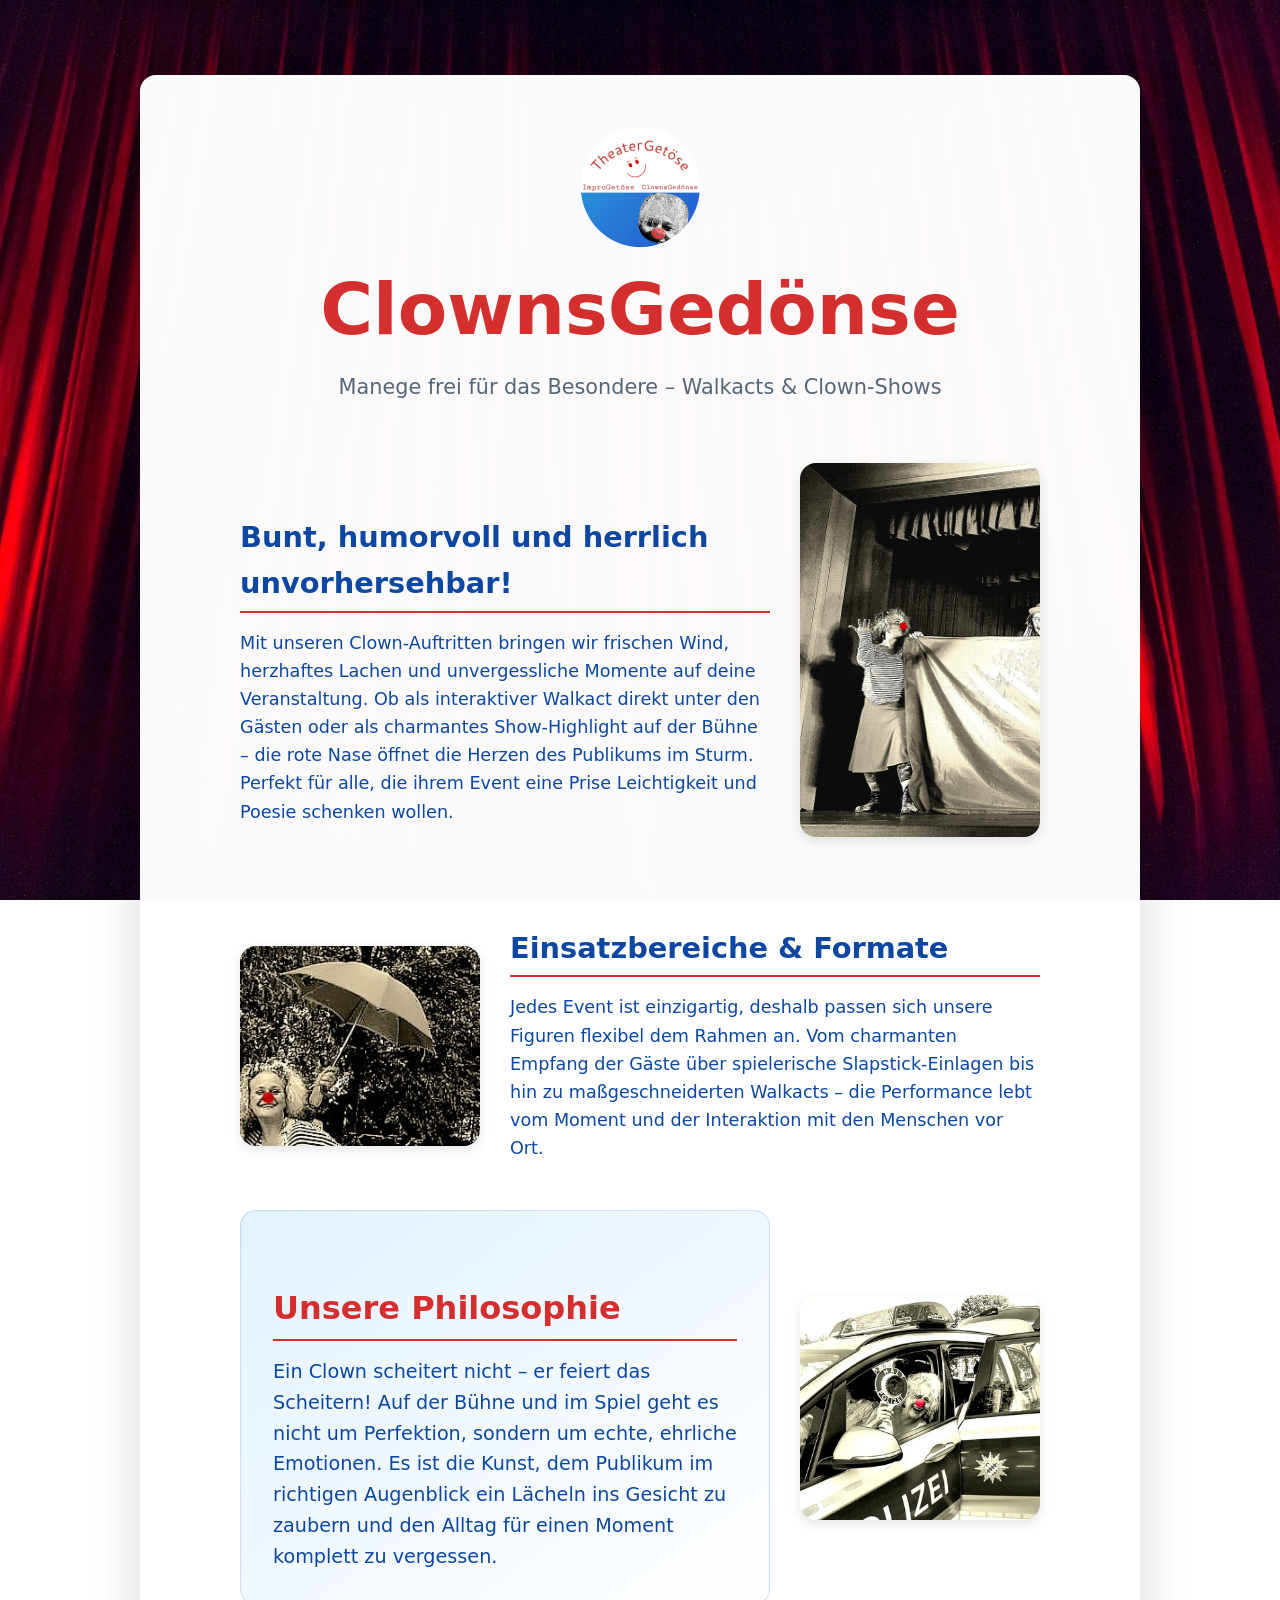
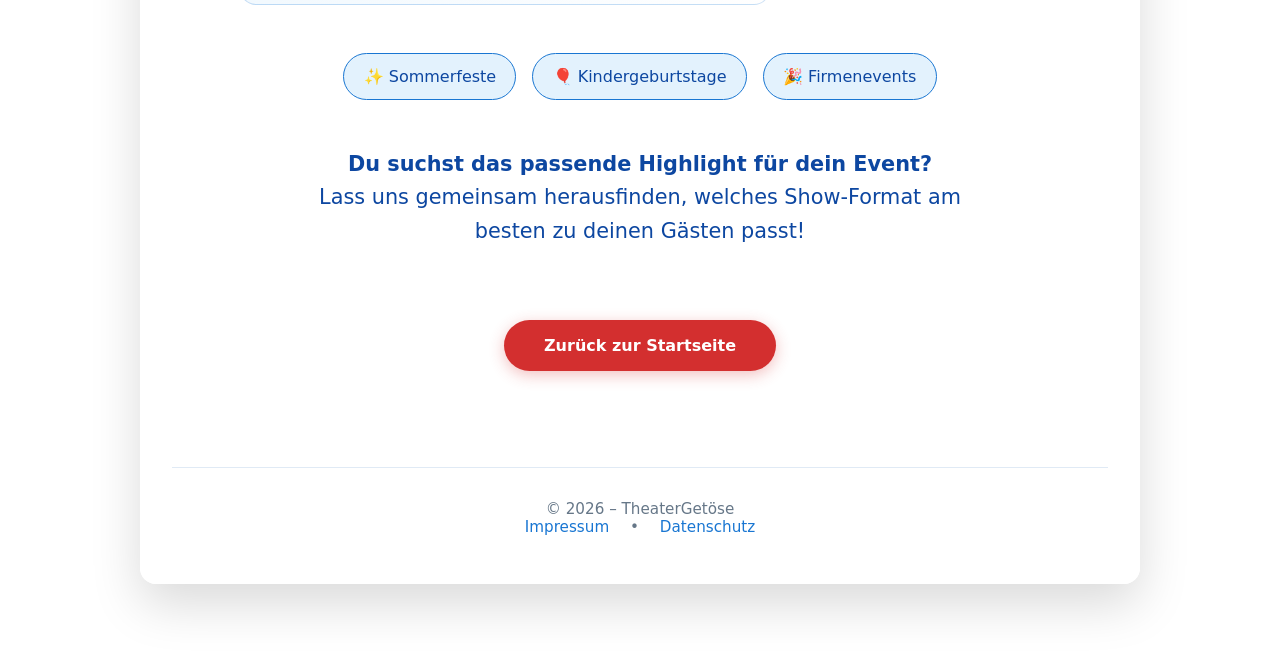
==== commit 95f87f4f: "Update text to reflect plural for figures" ====
--- a/clownsgedoense.html
+++ b/clownsgedoense.html
@@ -86,7 +86,7 @@
         <div class="show-text">
           <h2>Einsatzbereiche &amp; Formate</h2>
           <p style="margin: 0;">
-            Jedes Event ist einzigartig, deshalb passen sich meine Figuren flexibel dem Rahmen an. Vom charmanten Empfang der Gäste über spielerische Slapstick-Einlagen bis hin zu maßgeschneiderten Walkacts – die Performance lebt vom Moment und der Interaktion mit den Menschen vor Ort.
+            Jedes Event ist einzigartig, deshalb passen sich unsere Figuren flexibel dem Rahmen an. Vom charmanten Empfang der Gäste über spielerische Slapstick-Einlagen bis hin zu maßgeschneiderten Walkacts – die Performance lebt vom Moment und der Interaktion mit den Menschen vor Ort.
           </p>
         </div>
         <div class="show-img-box" style="order: -1;">
--- a/style.css
+++ b/style.css
@@ -20,12 +20,12 @@
   min-height: 100vh;
   padding: 50px 1.5rem 5rem;
   text-align: center;
-  background: 
-    linear-gradient(to bottom, #7a0000 0%, #b31212 40%, #500000 85%, transparent 100%) top center / 100% 50px no-repeat,
-    linear-gradient(to right, #400000 0%, #a81313 18%, #600303 35%, #b81414 55%, #500101 75%, #981010 90%, transparent 100%) top left / 12% 100% no-repeat,
-    linear-gradient(to left, #400000 0%, #a81313 18%, #600303 35%, #b81414 55%, #500101 75%, #981010 90%, transparent 100%) top right / 12% 100% no-repeat,
-    #f5f7fa;
+  background-image: url('hintergrund.jpeg');
   background-attachment: fixed;
+  background-position: center center;
+  background-repeat: no-repeat;
+  background-size: cover;
+  margin: 0;
 }
 
 .page-wrapper {
